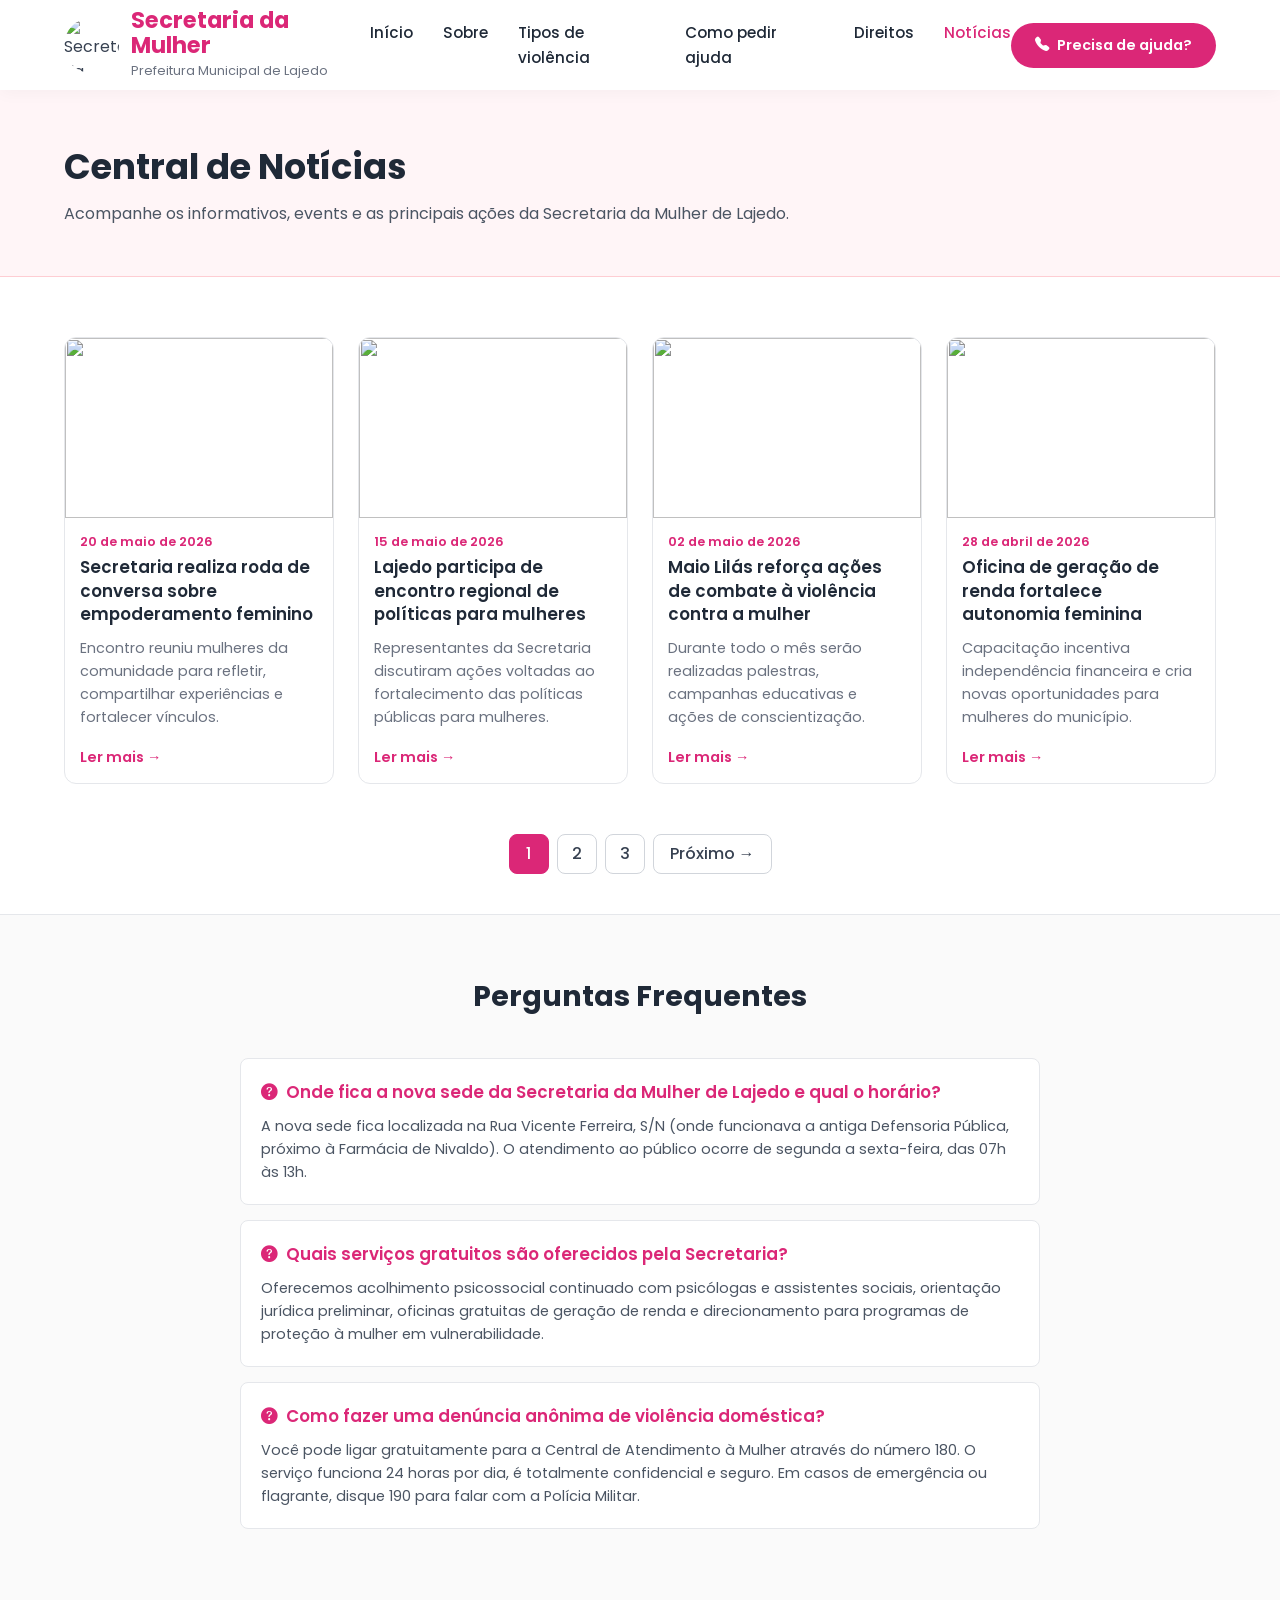
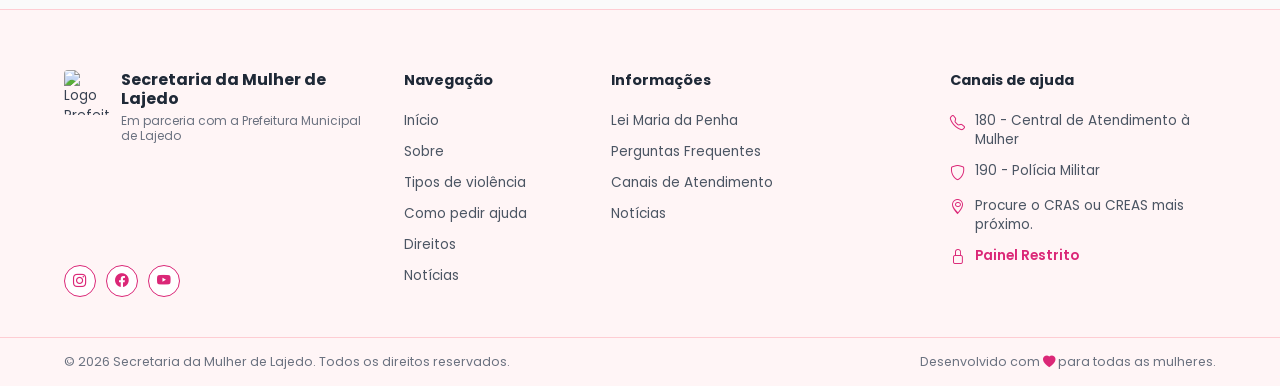
==== noticias.html @ a4e37593 "correcao da extensao da imagem do abraco" ====
<!doctype html>
<html lang="pt-BR">
  <head>
    <meta charset="UTF-8" />
    <meta name="viewport" content="width=device-width, initial-scale=1.0" />
    <title>Notícias | Secretaria da Mulher de Lajedo</title>
    <link rel="stylesheet" href="style.css" />
    <link rel="preconnect" href="https://fonts.googleapis.com" />
    <link rel="preconnect" href="https://fonts.gstatic.com" crossorigin />
    <link
      href="https://fonts.googleapis.com/css2?family=Poppins:wght@300;400;500;600;700&display=swap"
      rel="stylesheet"
    />
    <link
      rel="stylesheet"
      href="https://cdn.jsdelivr.net/npm/bootstrap-icons@1.13.1/font/bootstrap-icons.min.css"
    />
    <style>
      .noticias-topo-banner {
        margin-top: 90px;
        padding: 50px 0;
        background: #fff5f7;
        border-bottom: 1px solid #fecdd3;
      }
      .noticias-topo-banner h1 {
        font-size: 2.2rem;
        color: #1f2937;
        font-weight: 700;
        margin-bottom: 8px;
      }
      .noticias-topo-banner p {
        color: #4b5563;
        font-size: 1rem;
      }
      .pagina-noticias-secao {
        padding: 60px 0 40px;
      }
      .paginacao {
        display: flex;
        justify-content: center;
        align-items: center;
        gap: 8px;
        margin-top: 50px;
      }
      .paginacao a {
        display: flex;
        justify-content: center;
        align-items: center;
        width: 40px;
        height: 40px;
        border-radius: 8px;
        border: 1px solid #d1d5db;
        color: #374151;
        font-weight: 500;
        transition: 0.2s;
      }
      .paginacao a.active,
      .paginacao a:hover {
        background: #db2777;
        color: white;
        border-color: #db2777;
      }
      .paginacao a.proximo {
        width: auto;
        padding: 0 16px;
      }

      /* Estilos para a Seção de Perguntas Frequentes (FAQ) */
      .faq-secao {
        padding: 60px 0 80px;
        background: #fafafa;
        border-top: 1px solid #e5e7eb;
        scroll-margin-top: 100px;
      }
      .faq-title {
        text-align: center;
        margin-bottom: 40px;
      }
      .faq-title h2 {
        font-size: 1.8rem;
        color: #1f2937;
        font-weight: 700;
      }
      .faq-container {
        max-width: 800px;
        margin: 0 auto;
        display: flex;
        flex-direction: column;
        gap: 15px;
      }
      .faq-item {
        background: #fff;
        border: 1px solid #e5e7eb;
        border-radius: 8px;
        padding: 20px;
      }
      .faq-item h3 {
        font-size: 1.05rem;
        color: #db2777;
        font-weight: 600;
        margin-bottom: 10px;
        display: flex;
        align-items: center;
        gap: 8px;
      }
      .faq-item p {
        font-size: 0.9rem;
        color: #4b5563;
        line-height: 1.6;
      }
    </style>
  </head>
  <body>
    <header>
      <div class="container">
        <div class="logo">
          <img src="imagens/prefei.jfif" alt="Secretaria da Mulher" />
          <div class="logo-text">
            <h2>Secretaria da Mulher</h2>
            <span>Prefeitura Municipal de Lajedo</span>
          </div>
        </div>
        <button class="menu-toggle" aria-label="Abrir menu">
          <i class="bi bi-list"></i>
        </button>
        <nav class="nav-menu">
          <ul>
            <li><a href="index.html">Início</a></li>
            <li><a href="index.html#sobre-secretaria">Sobre</a></li>
            <li>
              <a href="direitos.html#tipos-violencia">Tipos de violência</a>
            </li>
            <li><a href="index.html#ajuda-section">Como pedir ajuda</a></li>
            <li><a href="direitos.html">Direitos</a></li>
            <li><a href="noticias.html" style="color: #db2777">Notícias</a></li>
          </ul>
        </nav>
        <a href="index.html#ajuda-section" class="btn-ajuda header-btn-ajuda"
          ><i class="bi bi-telephone-fill" style="margin-right: 8px"></i>
          Precisa de ajuda?</a
        >
      </div>
    </header>

    <section class="noticias-topo-banner">
      <div class="container">
        <h1>Central de Notícias</h1>
        <p>
          Acompanhe os informativos, events e as principais ações da Secretaria
          da Mulher de Lajedo.
        </p>
      </div>
    </section>

    <section class="pagina-noticias-secao">
      <div class="container">
        <div class="noticias-grid">
          <article class="noticia-card">
            <img src="imagens/noticia1.jpg" alt="" />
            <span class="data"> 20 de maio de 2026 </span>
            <h3>
              Secretaria realiza roda de conversa sobre empoderamento feminino
            </h3>
            <p>
              Encontro reuniu mulheres da comunidade para refletir, compartilhar
              experiências e fortalecer vínculos.
            </p>
            <a href="noticia.html?id=1"> Ler mais → </a>
          </article>
          <article class="noticia-card">
            <img src="imagens/noticia2.jpg" alt="" />
            <span class="data"> 15 de maio de 2026 </span>
            <h3>
              Lajedo participa de encontro regional de políticas para mulheres
            </h3>
            <p>
              Representantes da Secretaria discutiram ações voltadas ao
              fortalecimento das políticas públicas para mulheres.
            </p>
            <a href="noticia.html?id=2"> Ler mais → </a>
          </article>
          <article class="noticia-card">
            <img src="imagens/noticia3.jpg" alt="" />
            <span class="data"> 02 de maio de 2026 </span>
            <h3>
              Maio Lilás reforça ações de combate à violência contra a mulher
            </h3>
            <p>
              Durante todo o mês serão realizadas palestras, campanhas
              educativas e ações de conscientização.
            </p>
            <a href="noticia.html?id=3"> Ler mais → </a>
          </article>
          <article class="noticia-card">
            <img src="imagens/noticia4.jpg" alt="" />
            <span class="data"> 28 de abril de 2026 </span>
            <h3>Oficina de geração de renda fortalece autonomia feminina</h3>
            <p>
              Capacitação incentiva independência financeira e cria novas
              oportunidades para mulheres do município.
            </p>
            <a href="noticia.html?id=4"> Ler mais → </a>
          </article>
        </div>

        <div class="paginacao">
          <a href="#" class="active">1</a>
          <a href="#">2</a>
          <a href="#">3</a>
          <a href="#" class="proximo">Próximo →</a>
        </div>
      </div>
    </section>

    <section class="faq-secao" id="faq-section">
      <div class="container">
        <div class="faq-title">
          <h2>Perguntas Frequentes</h2>
        </div>
        <div class="faq-container">
          <div class="faq-item">
            <h3>
              <i class="bi bi-question-circle-fill"></i> Onde fica a nova sede
              da Secretaria da Mulher de Lajedo e qual o horário?
            </h3>
            <p>
              A nova sede fica localizada na Rua Vicente Ferreira, S/N (onde
              funcionava a antiga Defensoria Pública, próximo à Farmácia de
              Nivaldo). O atendimento ao público ocorre de segunda a
              sexta-feira, das 07h às 13h.
            </p>
          </div>
          <div class="faq-item">
            <h3>
              <i class="bi bi-question-circle-fill"></i> Quais serviços
              gratuitos são oferecidos pela Secretaria?
            </h3>
            <p>
              Oferecemos acolhimento psicossocial continuado com psicólogas e
              assistentes sociais, orientação jurídica preliminar, oficinas
              gratuitas de geração de renda e direcionamento para programas de
              proteção à mulher em vulnerabilidade.
            </p>
          </div>
          <div class="faq-item">
            <h3>
              <i class="bi bi-question-circle-fill"></i> Como fazer uma denúncia
              anônima de violência doméstica?
            </h3>
            <p>
              Você pode ligar gratuitamente para a Central de Atendimento à
              Mulher através do número 180. O serviço funciona 24 horas por dia,
              é totalmente confidencial e seguro. Em casos de emergência ou
              flagrante, disque 190 para falar com a Polícia Militar.
            </p>
          </div>
        </div>
      </div>
    </section>

    <footer class="footer">
      <div class="container footer-content">
        <div class="footer-col col-identidade">
          <div class="footer-logo">
            <img
              src="imagens/prefei.jfif"
              alt="Logo Prefeitura"
              style="
                width: 45px;
                height: 45px;
                object-fit: cover;
                border-radius: 4px;
              "
            />
            <div>
              <h3>Secretaria da Mulher de Lajedo</h3>
              <span>Em parceria com a Prefeitura Municipal de Lajedo</span>
            </div>
          </div>
          <div class="social">
            <a href="https://www.instagram.com/sec.mulher_lajedo/"
              ><i class="bi bi-instagram"></i
            ></a>
            <a href="https://www.facebook.com/PrefeituradeLajedo/"
              ><i class="bi bi-facebook"></i
            ></a>
            <a href="https://www.youtube.com/"><i class="bi bi-youtube"></i></a>
          </div>
        </div>
        <div class="footer-col">
          <h4>Navegação</h4>
          <ul>
            <li><a href="index.html">Início</a></li>
            <li><a href="index.html#sobre-secretaria">Sobre</a></li>
            <li>
              <a href="direitos.html#tipos-violencia">Tipos de violência</a>
            </li>
            <li><a href="index.html#ajuda-section">Como pedir ajuda</a></li>
            <li><a href="direitos.html">Direitos</a></li>
            <li><a href="#">Notícias</a></li>
          </ul>
        </div>
        <div class="footer-col">
          <h4>Informações</h4>
          <ul>
            <li><a href="direitos.html">Lei Maria da Penha</a></li>
            <li><a href="#faq-section">Perguntas Frequentes</a></li>
            <li>
              <a href="index.html#ajuda-section">Canais de Atendimento</a>
            </li>
            <li><a href="#">Notícias</a></li>
          </ul>
        </div>
        <div class="footer-col col-icones">
          <h4>Canais de ajuda</h4>
          <ul>
            <li>
              <i class="bi bi-telephone"></i
              ><a href="tel:180">180 - Central de Atendimento à Mulher</a>
            </li>
            <li>
              <i class="bi bi-shield"></i
              ><a href="tel:190">190 - Polícia Militar</a>
            </li>
            <li>
              <i class="bi bi-geo-alt"></i
              ><span>Procure o CRAS ou CREAS mais próximo.</span>
            </li>
            <li>
              <i class="bi bi-lock"></i
              ><a
                href="admin.html"
                style="font-weight: 600; color: var(--rosa-principal)"
                >Painel Restrito</a
              >
            </li>
          </ul>
        </div>
      </div>
      <div class="footer-bottom">
        <div class="container footer-bottom-flex">
          <p>
            © 2026 Secretaria da Mulher de Lajedo. Todos os direitos reservados.
          </p>
          <p>
            Desenvolvido com
            <i
              class="bi bi-heart-fill"
              style="color: var(--rosa-principal)"
            ></i>
            para todas as mulheres.
          </p>
        </div>
      </div>
    </footer>
    <script src="script.js"></script>
  </body>
</html>
---- style.css ----
/* ==============================
        VARIÁVEIS E RESET
============================== */
:root {
  --rosa-principal: #db2777;
  --rosa-hover: #be185d;
  --rosa-suave: #fff1f2;
  --rosa-borda: #fecdd3;
  --cinza-texto: #374151;
  --cinza-titulo: #1f2937;
  --fundo-bloco: #fff5f7;
}

* {
  margin: 0;
  padding: 0;
  box-sizing: border-box;
}

html {
  scroll-behavior: smooth;
}

body {
  font-family: "Poppins", sans-serif;
  color: var(--cinza-texto);
  background: #fff;
}

a {
  text-decoration: none;
}

ul {
  list-style: none;
}

img {
  display: block;
  max-width: 100%;
}

/* ==============================
        CONTAINER
============================== */
.container {
  width: 90%;
  max-width: 1240px;
  margin: auto;
}

/* ==============================
        HEADER & MENU RESPONSIVO
============================== */
header {
  position: fixed;
  top: 0;
  left: 0;
  width: 100%;
  background: rgba(255, 255, 255, 0.95);
  backdrop-filter: blur(12px);
  box-shadow: 0 4px 15px rgba(0, 0, 0, 0.03);
  z-index: 1000;
}

header .container {
  height: 90px;
  display: flex;
  justify-content: space-between;
  align-items: center;
}

.logo {
  display: flex;
  align-items: center;
  gap: 12px;
}

.logo img {
  width: 55px;
  height: 55px;
  object-fit: cover;
  border-radius: 50%;
}

.logo-text h2 {
  color: var(--rosa-principal);
  font-size: 1.4rem;
  font-weight: 700;
  line-height: 1.1;
}

.logo-text span {
  color: #6b7280;
  font-size: 0.8rem;
}

nav ul {
  display: flex;
  gap: 30px;
}

nav a {
  color: var(--cinza-titulo);
  font-weight: 500;
  font-size: 0.95rem;
  transition: 0.2s;
}

nav a:hover {
  color: var(--rosa-principal);
}

.btn-ajuda {
  background: var(--rosa-principal);
  color: #fff;
  padding: 12px 24px;
  border-radius: 50px;
  font-weight: 600;
  font-size: 0.9rem;
  transition: 0.2s;
  white-space: nowrap;
  display: flex;
  align-items: center;
}

.btn-ajuda:hover {
  background: var(--rosa-hover);
}

.menu-toggle {
  display: none;
  background: none;
  border: none;
  font-size: 1.8rem;
  color: var(--cinza-titulo);
  cursor: pointer;
}

/* ==============================
        HERO
============================== */
.hero {
  margin-top: 90px;
  position: relative;
  height: 75vh;
  min-height: 500px;
  overflow: hidden;
}

.hero-image {
  width: 100%;
  height: 100%;
  object-fit: cover;
}

.hero-overlay {
  position: absolute;
  inset: 0;
  background: linear-gradient(
    to right,
    rgba(255, 255, 255, 0.95) 40%,
    rgba(255, 255, 255, 0.2)
  );
  display: flex;
  align-items: center;
}

.hero-overlay .container {
  display: flex;
  align-items: center;
  width: 90%;
  max-width: 1240px;
  margin: auto;
}

.hero-content {
  max-width: 600px;
}

.hero-content h1 {
  font-size: 3rem;
  line-height: 1.2;
  color: var(--cinza-titulo);
  font-weight: 700;
}

.hero-content h1 span {
  color: var(--rosa-principal);
}

.hero-content p {
  margin-top: 20px;
  max-width: 540px;
  color: #4b5563;
  font-size: 1.05rem;
  line-height: 1.7;
}

.hero-buttons {
  display: flex;
  gap: 15px;
  margin-top: 35px;
}

.btn-primary {
  background: var(--rosa-principal);
  color: white;
  padding: 14px 30px;
  border-radius: 8px;
  font-weight: 600;
  transition: 0.2s;
  display: inline-block;
}

.btn-primary:hover {
  background: var(--rosa-hover);
}

.btn-secondary {
  border: 2px solid var(--rosa-principal);
  color: var(--rosa-principal);
  padding: 12px 30px;
  border-radius: 8px;
  font-weight: 600;
  transition: 0.2s;
  display: inline-block;
}

.btn-secondary:hover {
  background: var(--rosa-principal);
  color: white;
}

/* ==============================
        ÚLTIMAS NOTÍCIAS
============================== */
.noticias {
  padding: 80px 0;
  background: #fff;
  scroll-margin-top: 110px; /* Margem de proteção contra cabeçalho fixo */
}

.section-header {
  display: flex;
  justify-content: space-between;
  align-items: center;
  margin-bottom: 40px;
}

.section-header div {
  display: flex;
  align-items: center;
  gap: 12px;
}

.section-line {
  width: 4px;
  height: 28px;
  background: var(--rosa-principal);
  border-radius: 4px;
}

.section-header h2 {
  font-size: 1.8rem;
  color: var(--cinza-titulo);
}

.ver-todas {
  color: var(--rosa-principal);
  font-weight: 600;
  transition: 0.2s;
}

.ver-todas:hover {
  color: var(--rosa-hover);
}

.noticias-grid {
  display: grid;
  grid-template-columns: repeat(4, 1fr);
  gap: 24px;
}

.noticia-card {
  background: white;
  border-radius: 12px;
  overflow: hidden;
  border: 1px solid #e5e7eb;
  transition:
    transform 0.3s,
    box-shadow 0.3s;
}

.noticia-card:hover {
  transform: translateY(-5px);
  box-shadow: 0 10px 25px rgba(0, 0, 0, 0.05);
}

.noticia-card img {
  width: 100%;
  height: 180px;
  object-fit: cover;
}

.noticia-card .data {
  display: inline-block;
  margin: 15px 15px 5px;
  color: var(--rosa-principal);
  font-size: 0.8rem;
  font-weight: 600;
}

.noticia-card h3 {
  margin: 0 15px 10px;
  color: var(--cinza-titulo);
  font-size: 1.05rem;
  line-height: 1.4;
  font-weight: 600;
}

.noticia-card p {
  margin: 0 15px 15px;
  color: #6b7280;
  font-size: 0.9rem;
  line-height: 1.6;
}

.noticia-card a {
  display: inline-block;
  margin: 0 15px 15px;
  color: var(--rosa-principal);
  font-weight: 600;
  font-size: 0.9rem;
}

/* ==============================
        ACESSO RÁPIDO
============================== */
.acesso-rapido {
  padding: 40px 0 60px;
  background: #fff;
  scroll-margin-top: 110px; /* Margem de proteção contra cabeçalho fixo */
}

.acesso-grid {
  display: grid;
  grid-template-columns: repeat(6, 1fr);
  gap: 20px;
}

.acesso-card {
  background: var(--fundo-bloco);
  border: 1px solid var(--rosa-borda);
  border-radius: 16px;
  padding: 24px 16px;
  text-align: center;
  transition: 0.3s;
}

.acesso-card:hover {
  transform: translateY(-5px);
  box-shadow: 0 12px 24px rgba(219, 39, 119, 0.08);
  background: #fff;
}

.icon {
  width: 55px;
  height: 55px;
  margin: 0 auto 15px;
  border-radius: 50%;
  background: #fff;
  display: flex;
  justify-content: center;
  align-items: center;
  font-size: 24px;
  color: var(--rosa-principal);
  box-shadow: 0 4px 10px rgba(0, 0, 0, 0.03);
}

.acesso-card h3 {
  font-size: 1rem;
  color: var(--cinza-titulo);
  margin-bottom: 4px;
}

.acesso-card p {
  font-size: 0.8rem;
  color: #6b7280;
}

/* ==============================
        BANCO + CANAIS DE AJUDA
============================== */
.ajuda-section {
  padding: 40px 0 80px;
  scroll-margin-top: 120px; /* SOLUÇÃO EXATA: Cria o espaço para a imagem não cortar no topo */
}

.ajuda-grid {
  display: flex;
  gap: 30px;
}

.banner {
  flex: 1.8;
}

.banner img {
  width: 100%;
  height: 100%;
  object-fit: cover;
  border-radius: 16px;
}

.card-ajuda {
  flex: 1.2;
  background: var(--fundo-bloco);
  border: 1px solid var(--rosa-borda);
  border-radius: 16px;
  padding: 30px;
  display: flex;
  flex-direction: column;
  justify-content: center;
}

.card-ajuda h2 {
  color: var(--rosa-principal);
  font-size: 1.5rem;
  margin-bottom: 20px;
  font-weight: 700;
}

.canal {
  display: flex;
  align-items: center;
  gap: 15px;
  background: #fff;
  padding: 16px;
  border-radius: 12px;
  margin-bottom: 12px;
  border: 1px solid #f3f4f6;
  color: inherit;
  transition: 0.2s;
}

.canal:hover {
  transform: scale(1.02);
  box-shadow: 0 4px 12px rgba(0, 0, 0, 0.05);
}

.canal:last-child {
  margin-bottom: 0;
}

.icone {
  width: 45px;
  height: 45px;
  border-radius: 50%;
  background: var(--rosa-suave);
  color: var(--rosa-principal);
  display: flex;
  justify-content: center;
  align-items: center;
  font-size: 18px;
  flex-shrink: 0;
}

.canal h3 {
  font-size: 1rem;
  color: var(--cinza-titulo);
  margin-bottom: 2px;
}

.canal p {
  font-size: 0.82rem;
  color: #4b5563;
  line-height: 1.4;
}

/* ==============================
        SOBRE A SECRETARIA (Unificado)
============================== */
.secretaria {
  padding: 60px 0;
  background: #fff;
  scroll-margin-top: 110px; /* Margem de proteção contra cabeçalho fixo */
}

.secretaria-container-box {
  background: #fff5f6;
  border-radius: 16px;
  padding: 40px;
  display: flex;
  align-items: stretch;
  gap: 30px;
}

.secretaria-col-principal {
  flex: 1.5;
  display: flex;
  flex-direction: column;
  justify-content: space-between;
  padding-right: 15px;
}

.secretaria-col-principal h2 {
  font-size: 1.4rem;
  color: #1f2937;
  font-weight: 700;
  margin-bottom: 15px;
}

.secretaria-col-principal p {
  font-size: 0.88rem;
  color: #4b5563;
  line-height: 1.6;
  margin-bottom: 25px;
}

.btn-historia {
  align-self: flex-start;
  border: 1px solid var(--rosa-borda);
  color: var(--rosa-principal);
  background: #fff;
  padding: 10px 20px;
  border-radius: 6px;
  font-size: 0.85rem;
  font-weight: 600;
  transition: 0.2s;
}

.btn-historia:hover {
  background: var(--rosa-suave);
  border-color: var(--rosa-principal);
}

.secretaria-col-item {
  flex: 1;
  padding: 0 5px 0 20px;
  border-left: 1px solid #e5e7eb;
  display: flex;
  flex-direction: column;
}

.secretaria-col-item .card-icon {
  font-size: 2rem;
  color: var(--rosa-principal);
  margin-bottom: 15px;
  display: flex;
  align-items: center;
}

.secretaria-col-item h3 {
  color: #1f2937;
  font-size: 1rem;
  font-weight: 700;
  margin-bottom: 10px;
}

.secretaria-col-item p {
  color: #4b5563;
  font-size: 0.82rem;
  line-height: 1.5;
}

/* ==============================
        RODAPÉ
============================== */
.footer {
  background: #fff5f6;
  color: #374151;
  border-top: 1px solid #fecdd3;
  font-size: 0.85rem;
}

.footer-content {
  display: grid;
  grid-template-columns: 1.4fr 0.8fr 1.4fr 1.2fr;
  gap: 30px;
  padding: 60px 0 40px;
}

.col-identidade {
  display: flex;
  flex-direction: column;
  justify-content: space-between;
}

.footer-logo {
  display: flex;
  align-items: flex-start;
  gap: 12px;
  margin-bottom: 20px;
}

.footer-logo h3 {
  font-size: 1rem;
  color: var(--cinza-titulo);
  font-weight: 700;
  line-height: 1.2;
  margin-bottom: 4px;
}

.footer-logo span {
  font-size: 0.75rem;
  color: #6b7280;
  display: block;
  line-height: 1.3;
}

.footer-col h4 {
  color: #1f2937;
  font-size: 0.9rem;
  font-weight: 700;
  margin-bottom: 20px;
}

.footer-col ul li {
  margin-bottom: 12px;
  line-height: 1.4;
}

.footer-col a {
  color: #4b5563;
  transition: 0.2s;
}

.footer-col a:hover {
  color: var(--rosa-principal);
}

.col-icones ul li {
  display: flex;
  align-items: flex-start;
  gap: 10px;
  color: #4b5563;
}

.col-icones ul li i {
  color: var(--rosa-principal);
  font-size: 0.95rem;
  flex-shrink: 0;
  margin-top: 1px;
}

.social {
  display: flex;
  gap: 10px;
  margin-top: 10px;
}

.social a {
  width: 32px;
  height: 32px;
  border: 1px solid var(--rosa-principal);
  border-radius: 50%;
  display: flex;
  justify-content: center;
  align-items: center;
  color: var(--rosa-principal);
  font-size: 0.85rem;
  transition: 0.2s;
  background: #fff;
}

.social a:hover {
  background: var(--rosa-principal);
  color: #fff;
}

.footer-bottom {
  border-top: 1px solid #fecdd3;
  padding: 15px 0;
  background: #fff5f6;
  font-size: 0.78rem;
  color: #6b7280;
}

.footer-bottom-flex {
  display: flex;
  justify-content: space-between;
  align-items: center;
}

/* ==============================
        MEDIA QUERIES (RESPONSIVO)
============================== */
@media (max-width: 1024px) {
  .menu-toggle {
    display: block;
  }
  .nav-menu {
    position: absolute;
    top: 90px;
    left: -100%;
    width: 100%;
    background: #fff;
    box-shadow: 0 10px 15px rgba(0, 0, 0, 0.05);
    transition: 0.3s ease-in-out;
    padding: 20px 0;
  }
  .nav-menu.active {
    left: 0;
  }
  nav ul {
    flex-direction: column;
    align-items: center;
    gap: 20px;
  }
  .header-btn-ajuda {
    display: none;
  }
  .noticias-grid {
    grid-template-columns: repeat(2, 1fr);
  }
  .acesso-grid {
    grid-template-columns: repeat(3, 1fr);
  }
  .secretaria-container-box {
    flex-direction: column;
    gap: 40px;
  }
  .secretaria-col-item {
    border-left: none;
    border-top: 1px solid #e5e7eb;
    padding: 20px 0 0 0;
  }
  .footer-content {
    grid-template-columns: repeat(2, 1fr);
    gap: 40px;
  }
}

@media (max-width: 768px) {
  .hero {
    height: auto;
    padding: 60px 0;
  }
  .hero-overlay .container {
    flex-direction: column;
    text-align: center;
  }
  .hero-content h1 {
    font-size: 2rem;
  }
  .hero-buttons {
    justify-content: center;
  }
  .ajuda-grid {
    flex-direction: column;
  }
  .acesso-grid {
    grid-template-columns: repeat(2, 1fr);
  }
  .footer-content {
    grid-template-columns: 1fr;
    gap: 30px;
  }
  .footer-bottom-flex {
    flex-direction: column;
    gap: 8px;
    text-align: center;
  }
}
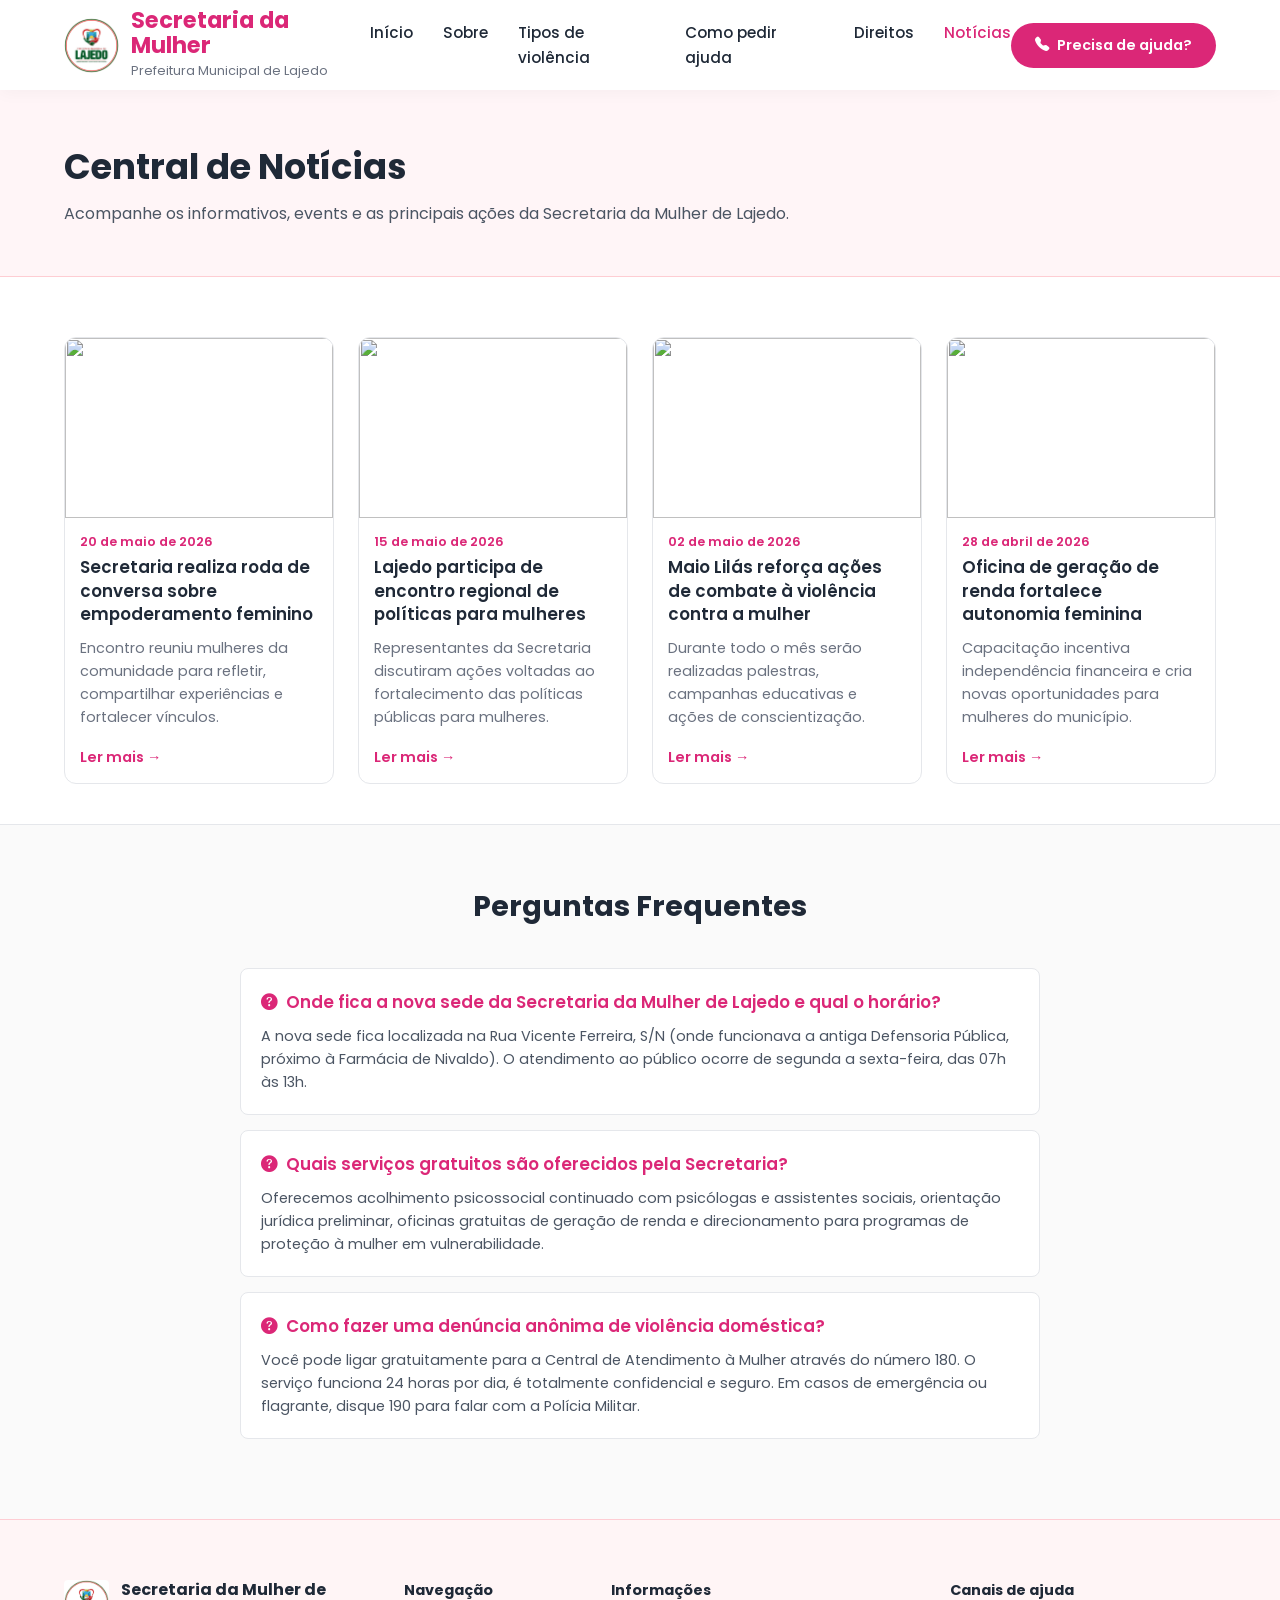
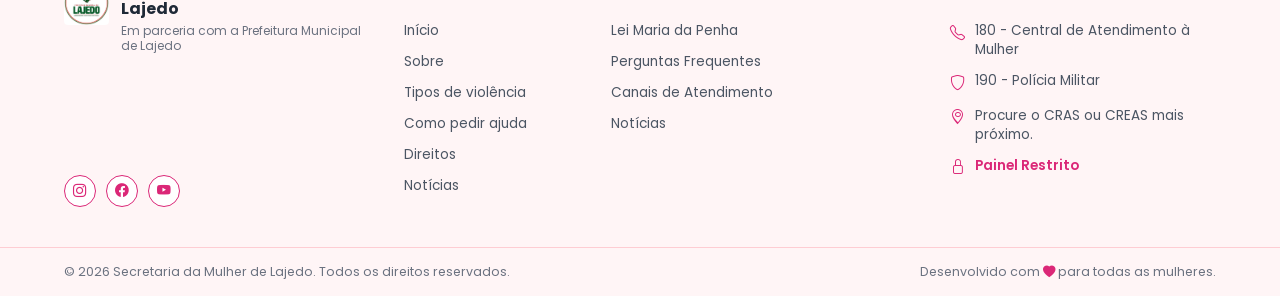
==== commit 4df4cf1f: "feat: implementando o painel administrativo." ====
--- a/noticias.html
+++ b/noticias.html
@@ -202,13 +202,6 @@
             <a href="noticia.html?id=4"> Ler mais → </a>
           </article>
         </div>
-
-        <div class="paginacao">
-          <a href="#" class="active">1</a>
-          <a href="#">2</a>
-          <a href="#">3</a>
-          <a href="#" class="proximo">Próximo →</a>
-        </div>
       </div>
     </section>
 
--- a/style.css
+++ b/style.css
@@ -18,13 +18,14 @@
 }
 
 html {
-  scroll-behavior: smooth;
+  scroll-behavior: auto;
 }
 
 body {
   font-family: "Poppins", sans-serif;
-  color: var(--cinza-texto);
-  background: #fff;
+  color: var(--cinza-texto) !important; /* Garante o texto escuro */
+  background: #ffffff !important; /* Força o fundo sempre branco no PC e celular */
+  background-color: #ffffff !important; /* Neutraliza o Modo Escuro forçado dos celulares */
 }
 
 a {
@@ -138,7 +139,7 @@
 }
 
 /* ==============================
-        HERO
+        HERO (BOTÕES REMOVIDOS)
 ============================== */
 .hero {
   margin-top: 90px;
@@ -197,39 +198,9 @@
   line-height: 1.7;
 }
 
+/* Os botões antigos do Hero foram desativados do layout geral */
 .hero-buttons {
-  display: flex;
-  gap: 15px;
-  margin-top: 35px;
-}
-
-.btn-primary {
-  background: var(--rosa-principal);
-  color: white;
-  padding: 14px 30px;
-  border-radius: 8px;
-  font-weight: 600;
-  transition: 0.2s;
-  display: inline-block;
-}
-
-.btn-primary:hover {
-  background: var(--rosa-hover);
-}
-
-.btn-secondary {
-  border: 2px solid var(--rosa-principal);
-  color: var(--rosa-principal);
-  padding: 12px 30px;
-  border-radius: 8px;
-  font-weight: 600;
-  transition: 0.2s;
-  display: inline-block;
-}
-
-.btn-secondary:hover {
-  background: var(--rosa-principal);
-  color: white;
+  display: none !important;
 }
 
 /* ==============================
@@ -238,7 +209,7 @@
 .noticias {
   padding: 80px 0;
   background: #fff;
-  scroll-margin-top: 110px; /* Margem de proteção contra cabeçalho fixo */
+  scroll-margin-top: 110px;
 }
 
 .section-header {
@@ -340,7 +311,7 @@
 .acesso-rapido {
   padding: 40px 0 60px;
   background: #fff;
-  scroll-margin-top: 110px; /* Margem de proteção contra cabeçalho fixo */
+  scroll-margin-top: 110px;
 }
 
 .acesso-grid {
@@ -394,7 +365,7 @@
 ============================== */
 .ajuda-section {
   padding: 40px 0 80px;
-  scroll-margin-top: 120px; /* SOLUÇÃO EXATA: Cria o espaço para a imagem não cortar no topo */
+  scroll-margin-top: 120px;
 }
 
 .ajuda-grid {
@@ -484,7 +455,7 @@
 .secretaria {
   padding: 60px 0;
   background: #fff;
-  scroll-margin-top: 110px; /* Margem de proteção contra cabeçalho fixo */
+  scroll-margin-top: 110px;
 }
 
 .secretaria-container-box {
@@ -684,7 +655,7 @@
 }
 
 /* ==============================
-        MEDIA QUERIES (RESPONSIVO)
+    MEDIA QUERIES (TABLETS)
 ============================== */
 @media (max-width: 1024px) {
   .menu-toggle {
@@ -732,34 +703,318 @@
   }
 }
 
+/* ==========================================================
+   VISUAL EXCLUSIVO PARA CELULARES (MOBILE TOTALMENTE AJUSTADO)
+   ========================================================== */
 @media (max-width: 768px) {
+  /* ---- 1. GERAL ---- */
+  .container {
+    padding: 0 12px;
+  }
+
+  /* ---- 2. HEADER ---- */
+  header .container {
+    display: flex;
+    justify-content: space-between;
+    align-items: center;
+    padding-top: 15px;
+    padding-bottom: 15px;
+  }
+  .header-btn-ajuda {
+    display: none !important;
+  }
+  .menu-toggle {
+    display: block !important;
+    background: none;
+    border: none;
+    font-size: 2rem;
+    color: #e54283;
+  }
+
+  /* ---- AJUTE DO MENU EXPANSÍVEL (Fix dos 3 tracinhos) ---- */
+  .nav-menu {
+    display: block !important;
+    position: absolute !important;
+    top: 90px !important;
+    left: -100% !important; /* Escondido por padrão */
+    width: 100% !important;
+    background: #ffffff !important;
+    box-shadow: 0 10px 15px rgba(0, 0, 0, 0.05) !important;
+    transition: 0.3s ease-in-out !important;
+    padding: 20px 0 !important;
+    z-index: 999 !important;
+  }
+  .nav-menu.active {
+    left: 0 !important; /* Desliza para a tela */
+  }
+  .nav-menu ul {
+    display: flex !important;
+    flex-direction: column !important;
+    align-items: center !important;
+    gap: 15px !important;
+  }
+  .nav-menu ul li a {
+    font-size: 0.9rem !important;
+    color: var(--cinza-titulo) !important;
+    font-weight: 600 !important;
+    padding: 8px 0 !important;
+    display: block !important;
+  }
+
+  /* ---- 3. HERO MOBILE (Zero Espaço Branco) ---- */
   .hero {
+    display: block !important;
+    position: relative !important;
+    width: 100% !important;
+    height: auto !important;
+    min-height: auto !important; /* Destrói altura fantasma do PC */
+    margin-top: 90px !important;
+    background: url("imagens/mulheres2.jfif") no-repeat center top !important;
+    background-size: contain !important;
+    aspect-ratio: 2 / 1 !important;
+    padding: 0 !important;
+    overflow: hidden !important;
+  }
+  .hero-content,
+  .hero-image,
+  .hero > img,
+  .hero-overlay {
+    display: none !important;
+  }
+
+  /* ---- 4. SEÇÃO ÚLTIMAS NOTÍCIAS (Lado a Lado Compacto) ---- */
+  .noticias {
+    padding: 15px 0 25px !important; /* Colado logo abaixo da foto do topo */
+    margin-top: 0 !important;
+  }
+  .section-header {
+    margin-bottom: 20px !important;
+  }
+  .section-header h2 {
+    font-size: 1.2rem !important;
+  }
+  .ver-todas {
+    font-size: 0.75rem !important;
+  }
+  /* Grade dinâmica com 2 colunas para colocar as notícias lado a lado */
+  .noticias-grid {
+    display: grid !important;
+    grid-template-columns: repeat(2, 1fr) !important;
+    gap: 10px !important;
+  }
+  .noticia-card {
+    display: flex !important;
+    flex-direction: column !important;
+    border-radius: 8px !important;
+  }
+  .noticia-card img {
+    height: 110px !important; /* Imagens menores proporcionais */
+  }
+  .noticia-card .data {
+    margin: 8px 8px 2px !important;
+    font-size: 0.65rem !important;
+  }
+  .noticia-card h3 {
+    margin: 0 8px 6px !important;
+    font-size: 0.78rem !important; /* Fontes compactas para caber na caixinha */
+    line-height: 1.3 !important;
+  }
+  .noticia-card p,
+  .noticia-card a {
+    display: none !important; /* Oculta resumos longos para economizar espaço em tela */
+  }
+
+  /* ---- 5. SEÇÃO PRECISA DE AJUDA (3 Colunas Lado a Lado) ---- */
+  .ajuda-grid {
+    display: flex;
+    flex-direction: column;
+    gap: 15px;
+  }
+  .banner img {
+    width: 100%;
     height: auto;
-    padding: 60px 0;
-  }
-  .hero-overlay .container {
+    border-radius: 12px;
+  }
+  .card-ajuda {
+    width: 100% !important;
+    padding: 14px 10px !important;
+    background: #fff5f8;
+    border-radius: 12px;
+    display: grid !important;
+    grid-template-columns: repeat(3, 1fr) !important;
+    gap: 8px !important;
+  }
+  .card-ajuda h2 {
+    grid-column: 1 / -1 !important;
+    font-size: 1.1rem !important;
+    text-align: center;
+    margin-bottom: 6px !important;
+  }
+  .card-ajuda .canal {
+    float: none !important;
+    display: flex !important;
+    flex-direction: column !important;
+    align-items: center !important;
+    text-align: center !important;
+    padding: 10px 4px !important;
+    background: #fff;
+    border-radius: 8px;
+    margin-right: 0 !important;
+    margin-bottom: 0 !important;
+    border: 1px solid #ffeef2;
+    height: 100% !important;
+  }
+  .icone {
+    width: 34px !important;
+    height: 34px !important;
+    font-size: 14px !important;
+    margin-bottom: 6px !important;
+  }
+  .canal h3 {
+    font-size: 0.72rem !important;
+    font-weight: 700;
+    line-height: 1.2 !important;
+    color: var(--cinza-titulo);
+  }
+  .canal p {
+    font-size: 0.58rem !important;
+    line-height: 1.2 !important;
+    color: #6b7280;
+    margin-top: 3px;
+  }
+  .card-ajuda::after {
+    display: none !important;
+  }
+
+  /* ---- 6. ACESSO RÁPIDO ---- */
+  .acesso-grid {
+    display: grid;
+    grid-template-columns: repeat(2, 1fr);
+    gap: 10px;
+  }
+  .acesso-card {
+    padding: 12px 8px;
+  }
+
+  /* ---- 7. SOBRE A SECRETARIA & MISSÃO (Grade 2x2 Simétrica e Travada) ---- */
+  .secretaria-container-box {
+    display: grid !important;
+    grid-template-columns: repeat(2, 1fr) !important;
+    gap: 12px !important;
+    padding: 20px 12px !important;
+    background: #fff5f6;
+    border-radius: 12px;
+  }
+  .secretaria-col-principal {
+    grid-column: 1 / -1 !important;
+    width: 100% !important;
+    padding-right: 0 !important;
+    margin-bottom: 8px;
+    text-align: center;
+    display: flex;
     flex-direction: column;
-    text-align: center;
-  }
-  .hero-content h1 {
-    font-size: 2rem;
-  }
-  .hero-buttons {
-    justify-content: center;
-  }
-  .ajuda-grid {
-    flex-direction: column;
-  }
-  .acesso-grid {
-    grid-template-columns: repeat(2, 1fr);
+    align-items: center;
+  }
+  .secretaria-col-principal h2 {
+    font-size: 1.1rem !important;
+    margin-bottom: 8px;
+  }
+  .secretaria-col-principal p {
+    font-size: 0.78rem !important;
+    line-height: 1.4;
+    margin-bottom: 4px !important;
+  }
+  .secretaria-col-item {
+    float: none !important;
+    width: 100% !important;
+    margin-right: 0 !important;
+    margin-bottom: 0 !important;
+    padding: 14px 10px !important;
+    background: #fff;
+    border-radius: 8px;
+    border-left: none !important;
+    border-top: none !important;
+    display: flex !important;
+    flex-direction: column !important;
+    align-items: center !important;
+    text-align: center !important;
+    box-shadow: 0 2px 6px rgba(0, 0, 0, 0.02);
+  }
+  .secretaria-col-item .card-icon {
+    font-size: 1.4rem !important;
+    margin-bottom: 6px !important;
+    display: flex !important;
+    justify-content: center !important;
+    color: var(--rosa-principal);
+  }
+  .secretaria-col-item h3 {
+    font-size: 0.82rem !important;
+    font-weight: 700;
+    margin-bottom: 4px !important;
+    color: var(--cinza-titulo);
+  }
+  .secretaria-col-item p {
+    font-size: 0.68rem !important;
+    line-height: 1.3 !important;
+    color: var(--cinza-texto);
+  }
+
+  /* ---- 8. RODAPÉ MOBILE ULTRA COMPACTO (Letras Bem Menores Lado a Lado) ---- */
+  .footer {
+    font-size: 0.55rem !important;
+    padding: 15px 0 !important;
   }
   .footer-content {
-    grid-template-columns: 1fr;
-    gap: 30px;
+    display: grid !important;
+    grid-template-columns: 1.1fr 0.8fr 1fr 1.1fr !important;
+    gap: 6px !important;
+    padding: 15px 0 10px !important;
+  }
+  .footer-logo {
+    gap: 4px !important;
+    margin-bottom: 8px !important;
+  }
+  .footer-logo img {
+    width: 20px !important;
+    height: 20px !important;
+  }
+  .footer-logo h3 {
+    font-size: 0.55rem !important;
+    line-height: 1.1 !important;
+  }
+  .footer-logo span {
+    font-size: 0.48rem !important;
+  }
+  .footer-col h4 {
+    font-size: 0.58rem !important;
+    margin-bottom: 6px !important;
+  }
+  .footer-col ul li {
+    margin-bottom: 4px !important;
+    line-height: 1.2 !important;
+  }
+  .col-icones ul li {
+    gap: 3px !important;
+  }
+  .col-icones ul li i {
+    font-size: 0.6rem !important;
+  }
+  .social {
+    gap: 4px !important;
+    margin-top: 4px !important;
+  }
+  .social a {
+    width: 18px !important;
+    height: 18px !important;
+    font-size: 0.55rem !important;
+  }
+  .footer-bottom {
+    padding: 8px 0 !important;
+    font-size: 0.5rem !important;
   }
   .footer-bottom-flex {
-    flex-direction: column;
-    gap: 8px;
-    text-align: center;
-  }
-}
+    flex-direction: row !important;
+    justify-content: space-between !important;
+    text-align: left !important;
+  }
+}
